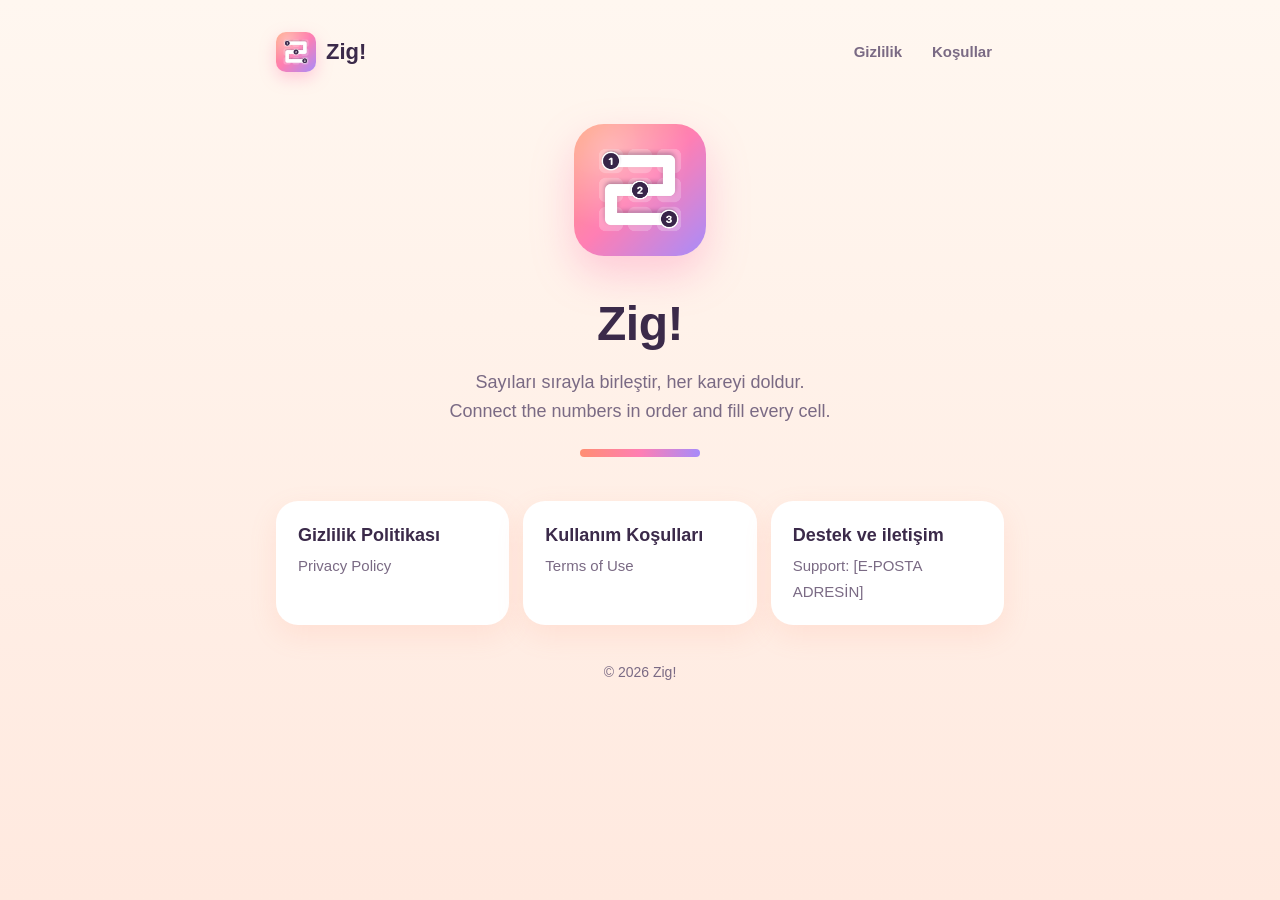
==== index.html @ 1cdf1e79 "Add files via upload" ====
<!doctype html>
<html lang="tr">
<head>
  <meta charset="utf-8">
  <meta name="viewport" content="width=device-width, initial-scale=1">
  <title>Zig! – Number Path: Connect Puzzle</title>
  <meta name="description" content="Zig!: Sayıları sırayla birleştir, her kareyi doldur. Number path puzzle for iPhone.">
  <link rel="icon" href="icon.png">
  <link rel="apple-touch-icon" href="icon.png">
  <link rel="stylesheet" href="style.css">
</head>
<body>
  <div class="wrap">
    <nav class="nav">
      <a class="brand" href="index.html"><img src="icon.png" alt=""><span>Zig!</span></a>
      <div class="nav-links">
        <a href="privacy.html">Gizlilik</a>
        <a href="terms.html">Koşullar</a>
      </div>
    </nav>

    <section class="hero">
      <img src="icon.png" alt="Zig! uygulama ikonu">
      <h1>Zig!</h1>
      <p>Sayıları sırayla birleştir, her kareyi doldur.<br>Connect the numbers in order and fill every cell.</p>
      <div class="bar"></div>
    </section>

    <div class="cards">
      <a class="card" href="privacy.html">
        <strong>Gizlilik Politikası</strong>
        <span>Privacy Policy</span>
      </a>
      <a class="card" href="terms.html">
        <strong>Kullanım Koşulları</strong>
        <span>Terms of Use</span>
      </a>
      <a class="card" href="mailto:[E-POSTA ADRESİN]">
        <strong>Destek ve iletişim</strong>
        <span>Support: [E-POSTA ADRESİN]</span>
      </a>
    </div>

    <footer>© 2026 Zig!</footer>
  </div>
</body>
</html>
---- style.css ----
:root {
  --bg: #FFF7F0;
  --bg-bottom: #FFE9DF;
  --card: #FFFFFF;
  --cell: #FDEFE6;
  --coral: #FF8E72;
  --pink: #FF7EB3;
  --lavender: #A78BFA;
  --plum: #3B2A4A;
  --plum-soft: #7A6A84;
  --gradient: linear-gradient(90deg, var(--coral), var(--pink), var(--lavender));
}

* { box-sizing: border-box; }

html { -webkit-text-size-adjust: 100%; }

body {
  margin: 0;
  min-height: 100vh;
  background: linear-gradient(180deg, var(--bg), var(--bg-bottom)) fixed;
  color: var(--plum);
  font-family: ui-rounded, "SF Pro Rounded", -apple-system, BlinkMacSystemFont, "Segoe UI", Roboto, sans-serif;
  line-height: 1.65;
}

a { color: #D9567F; text-underline-offset: 3px; }

.wrap { max-width: 760px; margin: 0 auto; padding: 32px 16px 48px; }

/* Üst bar */
.nav {
  display: flex;
  align-items: center;
  justify-content: space-between;
  gap: 12px;
  margin-bottom: 28px;
}
.brand { display: flex; align-items: center; gap: 10px; text-decoration: none; color: var(--plum); }
.brand img { width: 40px; height: 40px; border-radius: 10px; box-shadow: 0 6px 16px rgba(255, 126, 179, .35); }
.brand span { font-size: 22px; font-weight: 800; }
.nav-links { display: flex; gap: 6px; flex-wrap: wrap; justify-content: flex-end; }
.nav-links a {
  color: var(--plum-soft);
  text-decoration: none;
  font-weight: 600;
  font-size: 15px;
  padding: 6px 12px;
  border-radius: 999px;
}
.nav-links a[aria-current="page"] { background: var(--card); color: var(--plum); box-shadow: 0 4px 12px rgba(255, 142, 114, .15); }

/* Ana sayfa */
.hero { text-align: center; padding: 24px 0 8px; }
.hero img { width: 132px; height: 132px; border-radius: 30px; box-shadow: 0 18px 40px rgba(255, 126, 179, .35); }
.hero h1 { font-size: 48px; margin: 20px 0 4px; font-weight: 800; letter-spacing: -.5px; }
.hero p { font-size: 18px; color: var(--plum-soft); margin: 0 auto; max-width: 440px; }
.bar { height: 8px; width: 120px; margin: 22px auto 0; border-radius: 999px; background: var(--gradient); }

.cards { display: grid; grid-template-columns: repeat(auto-fit, minmax(220px, 1fr)); gap: 14px; margin-top: 36px; }
.card {
  display: block;
  background: var(--card);
  border-radius: 22px;
  padding: 20px 22px;
  text-decoration: none;
  color: var(--plum);
  box-shadow: 0 10px 28px rgba(255, 142, 114, .14);
}
.card strong { display: block; font-size: 18px; margin-bottom: 2px; }
.card span { color: var(--plum-soft); font-size: 15px; }

/* Yasal metin sayfaları */
.doc { background: var(--card); border-radius: 28px; padding: 28px 24px; box-shadow: 0 14px 36px rgba(255, 142, 114, .14); }
.doc h1 { font-size: 32px; line-height: 1.2; margin: 0 0 6px; }
.doc h2 { font-size: 20px; margin: 30px 0 6px; }
.doc p, .doc li { font-size: 16px; }
.doc ul { padding-left: 22px; }
.meta { color: var(--plum-soft); font-size: 14px; margin: 0 0 18px; }
.lang { display: inline-flex; gap: 4px; background: var(--cell); padding: 4px; border-radius: 999px; margin-bottom: 20px; }
.lang a { text-decoration: none; color: var(--plum-soft); font-weight: 600; font-size: 14px; padding: 4px 12px; border-radius: 999px; }
.lang a:first-child { background: var(--card); color: var(--plum); }
.divider { height: 6px; border-radius: 999px; background: var(--gradient); margin: 40px 0 8px; opacity: .8; }

footer { text-align: center; color: var(--plum-soft); font-size: 14px; margin-top: 36px; }

@media (max-width: 520px) {
  .hero h1 { font-size: 40px; }
  .doc { padding: 22px 18px; border-radius: 22px; }
  .doc h1 { font-size: 26px; }
  .brand span { font-size: 20px; }
}
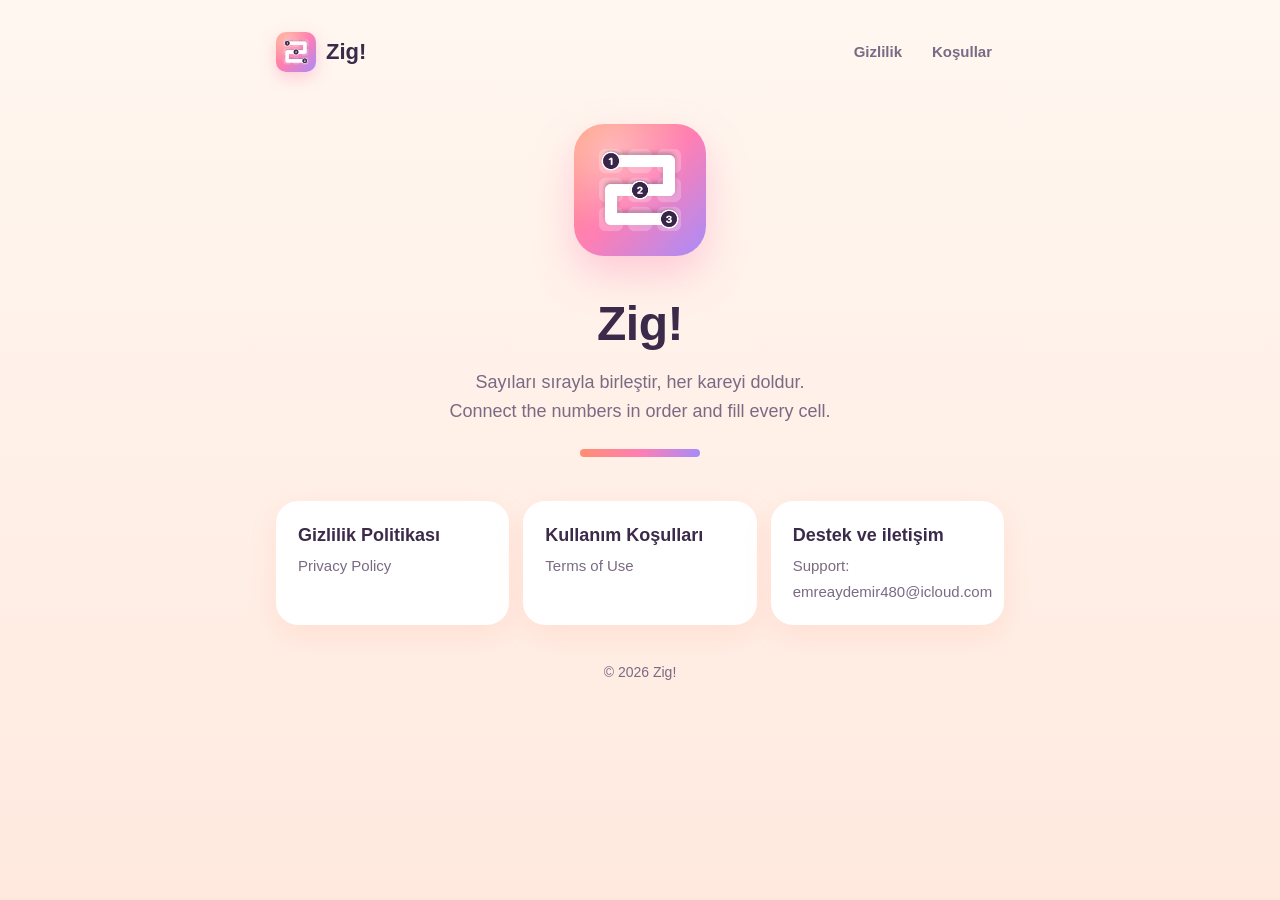
==== commit 78e3bf8a: "Add files via upload" ====
--- a/index.html
+++ b/index.html
@@ -35,9 +35,9 @@
         <strong>Kullanım Koşulları</strong>
         <span>Terms of Use</span>
       </a>
-      <a class="card" href="mailto:[E-POSTA ADRESİN]">
+      <a class="card" href="mailto:emreaydemir480@icloud.com">
         <strong>Destek ve iletişim</strong>
-        <span>Support: [E-POSTA ADRESİN]</span>
+        <span>Support: emreaydemir480@icloud.com</span>
       </a>
     </div>
 
